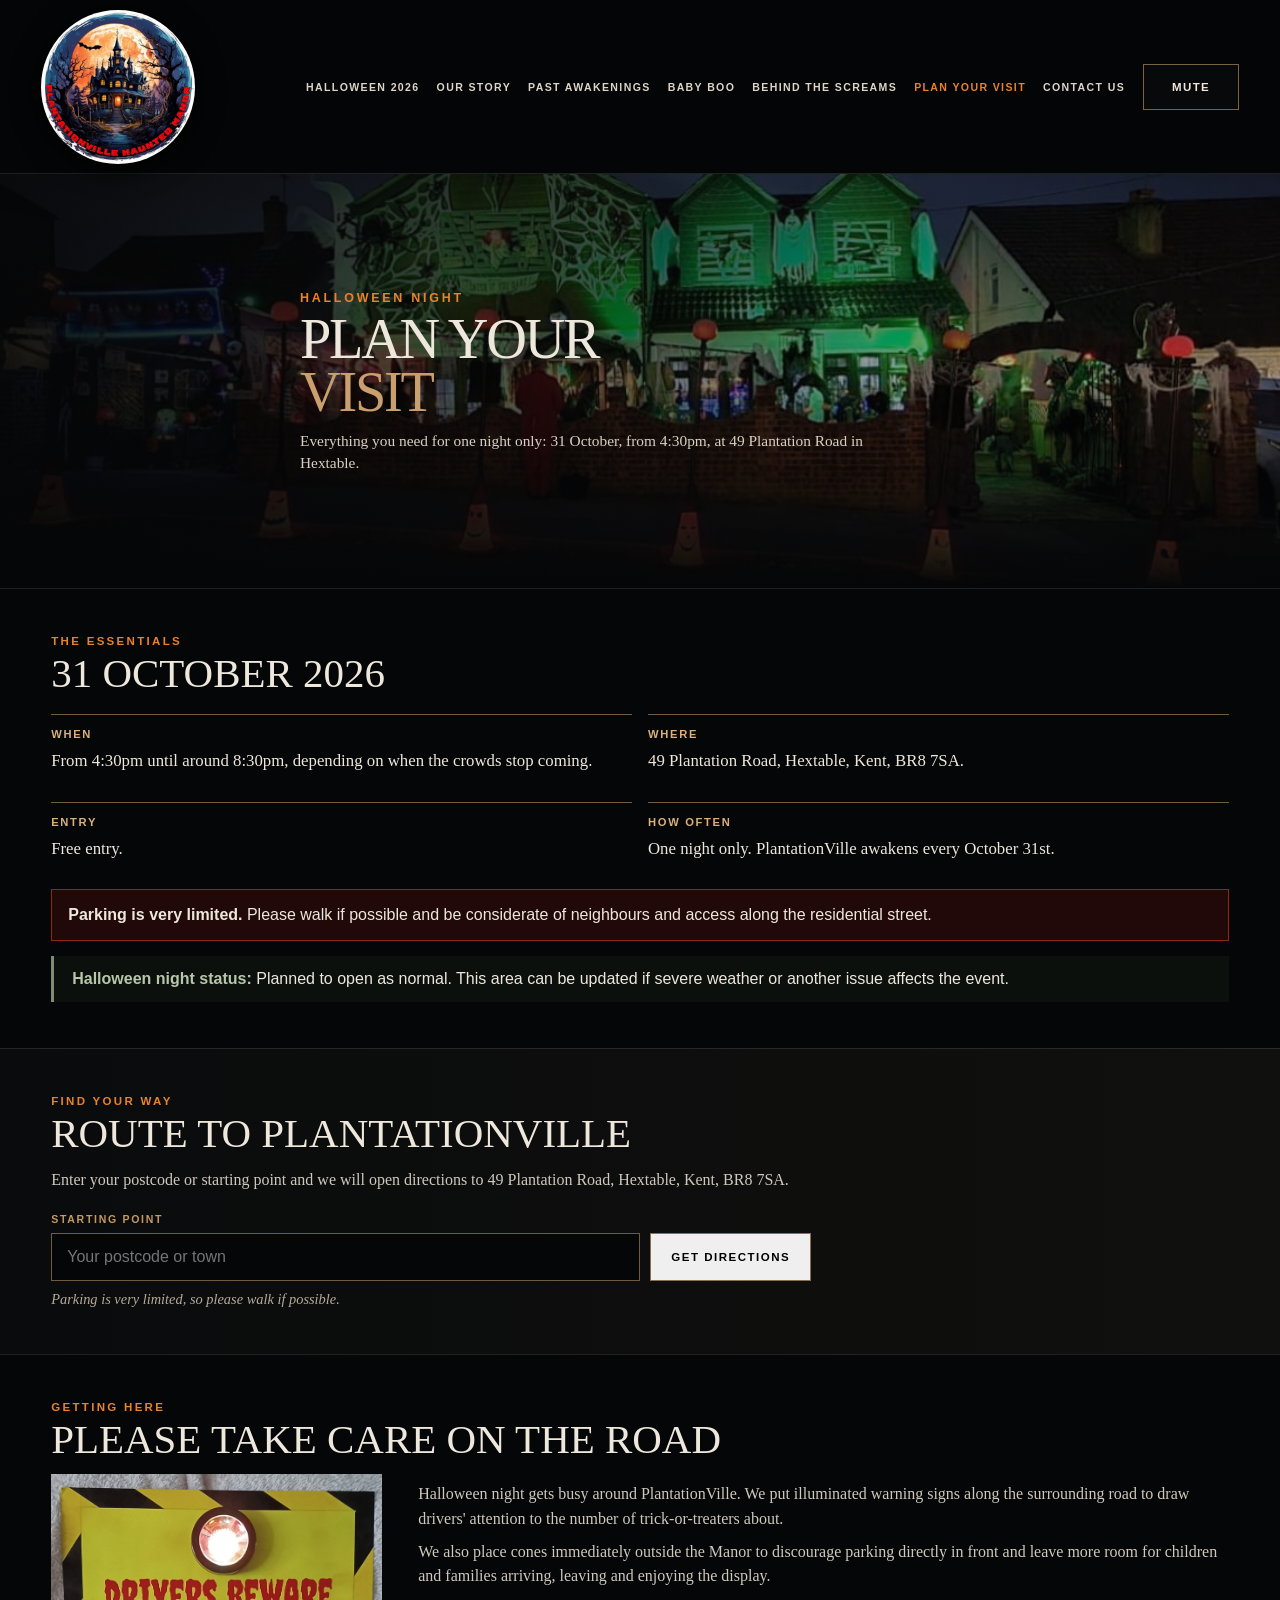
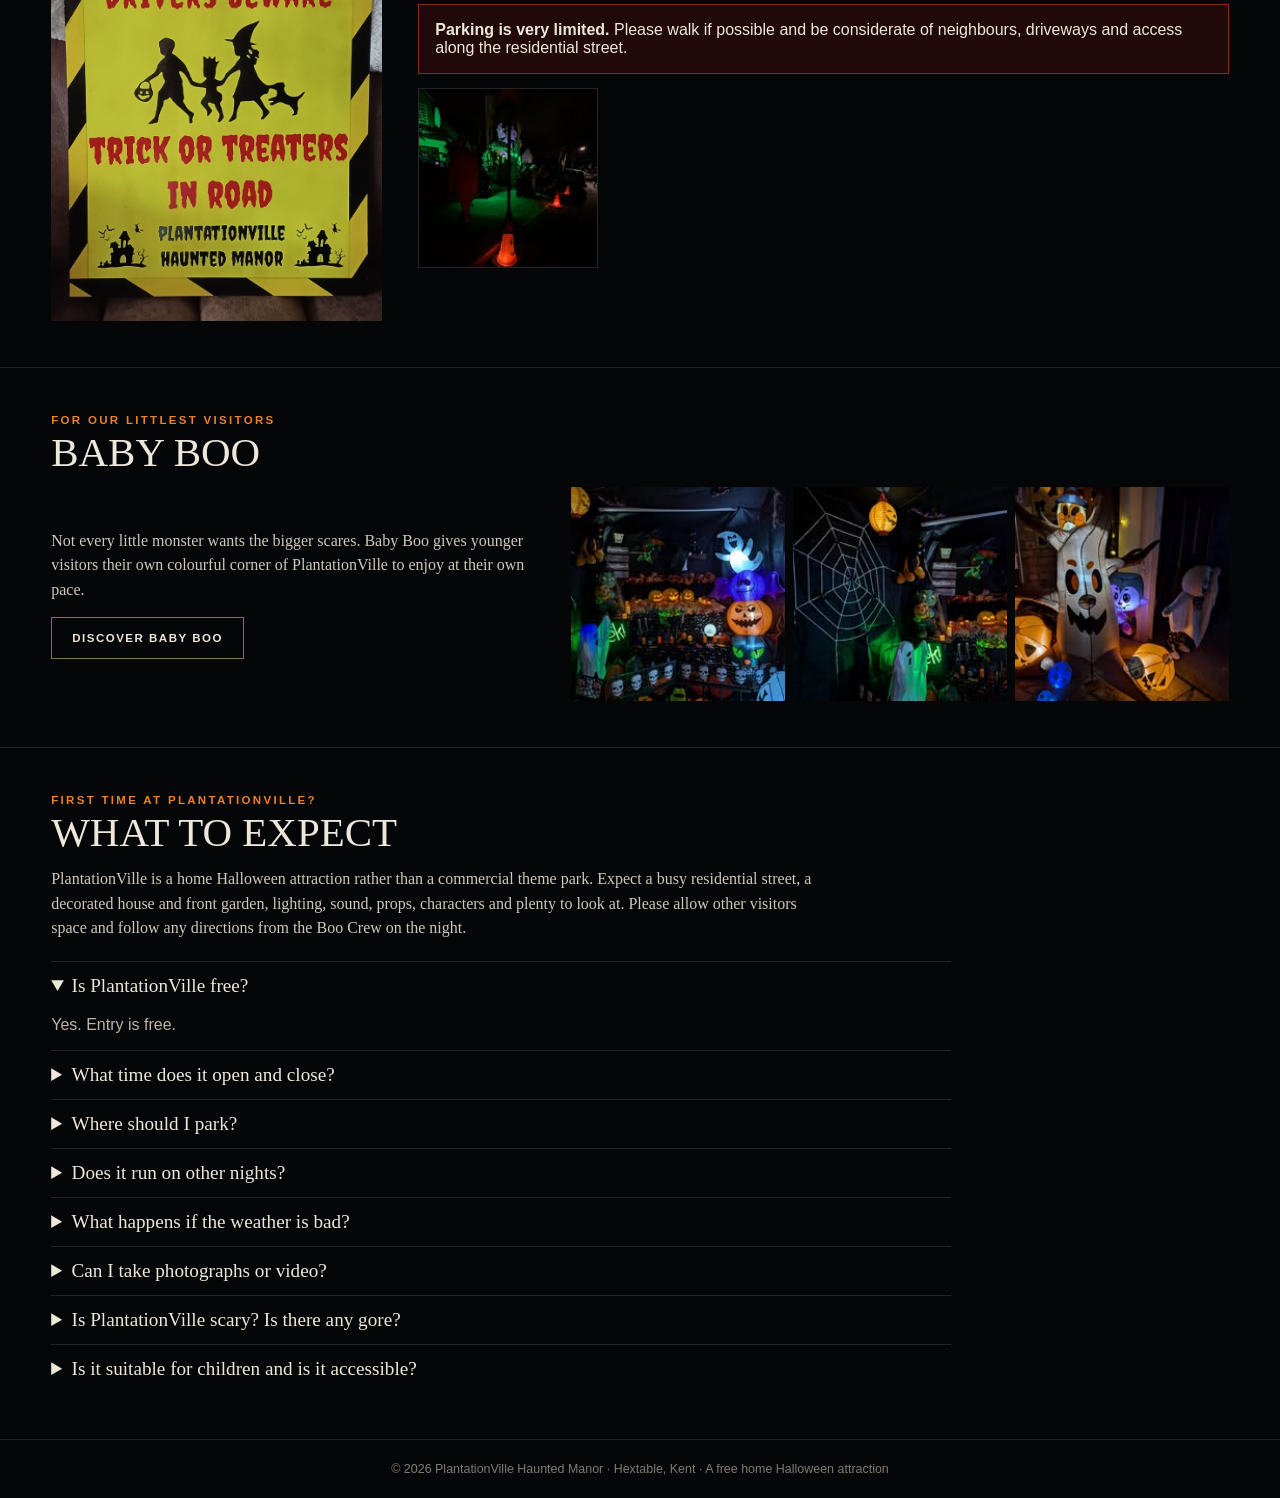
==== visiting.html @ 51832cf4 "Publish PlantationVille Haunted Manor V38" ====
<!DOCTYPE html>

<html lang="en-GB"><head><meta charset="utf-8"/><meta content="width=device-width,initial-scale=1" name="viewport"/><title>Plan Your Visit | PlantationVille Haunted Manor, Hextable</title><meta name="description" content="Plan your Halloween visit to PlantationVille Haunted Manor in Hextable, Kent. 31 October from 4:30pm, free entry, with very limited parking."><link href="assets/plantationville-logo.png" rel="icon"/><link href="style.css" rel="stylesheet"/><link rel="canonical" href="https://www.plantationvillehauntedmanor.co.uk/visiting.html"><meta name="robots" content="index,follow,max-image-preview:large"><meta property="og:site_name" content="PlantationVille Haunted Manor"><meta property="og:type" content="website"><meta property="og:title" content="Plan Your Visit | PlantationVille Haunted Manor, Hextable"><meta property="og:description" content="Plan your Halloween visit to PlantationVille Haunted Manor in Hextable, Kent. 31 October from 4:30pm, free entry, with very limited parking."><meta property="og:url" content="https://www.plantationvillehauntedmanor.co.uk/visiting.html"><meta property="og:image" content="https://www.plantationvillehauntedmanor.co.uk/assets/full-frontage.jpg"><meta name="twitter:card" content="summary_large_image"><meta name="application-name" content="PlantationVille Haunted Manor"><meta name="apple-mobile-web-app-title" content="PlantationVille"><link rel="apple-touch-icon" href="assets/plantationville-logo.png"><script type="application/ld+json">{"@context":"https://schema.org","@type":"WebPage","@id":"https://www.plantationvillehauntedmanor.co.uk/visiting.html#webpage","url":"https://www.plantationvillehauntedmanor.co.uk/visiting.html","name":"Plan Your Visit | PlantationVille Haunted Manor, Hextable","description":"Plan your Halloween visit to PlantationVille Haunted Manor in Hextable, Kent. 31 October from 4:30pm, free entry, with very limited parking.","isPartOf":{"@type":"WebSite","@id":"https://www.plantationvillehauntedmanor.co.uk/#website","url":"https://www.plantationvillehauntedmanor.co.uk/","name":"PlantationVille Haunted Manor"},"about":{"@id":"https://www.plantationvillehauntedmanor.co.uk/#plantationville"}}</script><link rel="manifest" href="site.webmanifest"></head><body><audio autoplay="" id="hauntAudio" loop="" preload="auto"><source src="assets/plantationville-main-street.mp3" type="audio/mpeg"/></audio><header class="site-header"><div class="wrap site-nav"><a aria-label="PlantationVille home" class="brand" href="index.html"><img alt="PlantationVille Haunted Manor logo" src="assets/plantationville-logo.png"/></a><button class="menu-toggle" id="menuToggle">MENU</button><nav class="navlinks" id="navLinks"><a href="halloween-2026.html">HALLOWEEN 2026</a><a href="about.html">OUR STORY</a><a href="on-the-night.html">PAST AWAKENINGS</a><a href="baby-boo.html">BABY BOO</a><a href="boo-crew.html">BEHIND THE SCREAMS</a><a class="active" href="visiting.html">PLAN YOUR VISIT</a><a href="contact.html">CONTACT US</a></nav><button class="sound" id="soundToggle">MUTE</button></div></header><main><section class="page-hero visit"><div class="wrap hero-copy"><div class="eyebrow">Halloween Night</div><h1>Plan Your<br/><span>Visit</span></h1><p>Everything you need for one night only: 31 October, from 4:30pm, at 49 Plantation Road in Hextable.</p></div></section>
<section class="band"><div class="wrap"><div class="section-kicker">The Essentials</div><h2 class="section-title">31 October 2026</h2><div class="facts"><div class="fact"><b>When</b><span>From 4:30pm until around 8:30pm, depending on when the crowds stop coming.</span></div><div class="fact"><b>Where</b><span>49 Plantation Road, Hextable, Kent, BR8 7SA.</span></div><div class="fact"><b>Entry</b><span>Free entry.</span></div><div class="fact"><b>How Often</b><span>One night only. PlantationVille awakens every October 31st.</span></div></div><div class="warning"><strong>Parking is very limited.</strong> Please walk if possible and be considerate of neighbours and access along the residential street.</div><div class="status"><b>Halloween night status:</b> Planned to open as normal. This area can be updated if severe weather or another issue affects the event.</div></div></section>
<section class="band route-finder"><div class="wrap"><div class="section-kicker">Find Your Way</div><h2 class="section-title">Route To PlantationVille</h2><p class="section-intro">Enter your postcode or starting point and we will open directions to 49 Plantation Road, Hextable, Kent, BR8 7SA.</p><form class="route-form" id="routeForm"><label for="routeFrom">Starting point</label><div><input autocomplete="postal-code" id="routeFrom" name="routeFrom" placeholder="Your postcode or town" type="text"/><button class="btn" type="submit">GET DIRECTIONS</button></div></form><p class="route-note">Parking is very limited, so please walk if possible.</p></div></section>
<section class="band road-safety"><div class="wrap"><div class="section-kicker">Getting Here</div><h2 class="section-title">Please Take Care On The Road</h2><div class="road-layout"><img alt="PlantationVille illuminated Drivers Beware, Trick or Treaters in Road warning sign" src="assets/road-warning-sign.png"/><div><p>Halloween night gets busy around PlantationVille. We put illuminated warning signs along the surrounding road to draw drivers' attention to the number of trick-or-treaters about.</p><p>We also place cones immediately outside the Manor to discourage parking directly in front and leave more room for children and families arriving, leaving and enjoying the display.</p><div class="warning"><strong>Parking is very limited.</strong> Please walk if possible and be considerate of neighbours, driveways and access along the residential street.</div><img alt="Traffic cones outside PlantationVille on Halloween night" class="cones-photo" src="assets/road-cones.png"/></div></div></div></section>
<section class="band compact-feature"><div class="wrap"><div class="section-kicker">For Our Littlest Visitors</div><h2 class="section-title">Baby Boo</h2><div class="babyboo-layout"><div><p class="section-intro">Not every little monster wants the bigger scares. Baby Boo gives younger visitors their own colourful corner of PlantationVille to enjoy at their own pace.</p><a class="btn" href="baby-boo.html">DISCOVER BABY BOO</a></div><div class="babyboo-strip"><img alt="Baby Boo Halloween display with pumpkins and friendly ghosts" src="assets/babyboo-1.png"/><img alt="Baby Boo character display" src="assets/babyboo-2.png"/><img alt="Baby Boo spider-web display" src="assets/babyboo-3.png"/></div></div></div></section><section class="band"><div class="wrap"><div class="section-kicker">First Time At PlantationVille?</div><h2 class="section-title">What To Expect</h2><p class="section-intro">PlantationVille is a home Halloween attraction rather than a commercial theme park. Expect a busy residential street, a decorated house and front garden, lighting, sound, props, characters and plenty to look at. Please allow other visitors space and follow any directions from the Boo Crew on the night.</p><div class="faq"><details open=""><summary>Is PlantationVille free?</summary><p>Yes. Entry is free.</p></details><details><summary>What time does it open and close?</summary><p>It opens at 4:30pm. It normally finishes at around 8:30pm, depending on when the crowds stop coming.</p></details><details><summary>Where should I park?</summary><p>Parking is very limited. Please walk if possible. The attraction is on a residential street, so please avoid blocking driveways or access.</p></details><details><summary>Does it run on other nights?</summary><p>No. PlantationVille is one night only, on October 31st.</p></details><details><summary>What happens if the weather is bad?</summary><p>Any important Halloween-night update will be shown in the status area above. We will not claim a cancellation or change unless there actually is one.</p></details><details><summary>Can I take photographs or video?</summary><p>We will confirm the visitor guidance for photography and video here before Halloween rather than guessing.</p></details><details><summary>Is PlantationVille scary? Is there any gore?</summary><p>There are scares, surprises and plenty of spooky atmosphere, but <strong>we don't do blood and gore</strong>. PlantationVille leans towards the <strong>mystical, mysterious and fantastical</strong> side of Halloween: haunted manor, restless spirits, strange creatures, skeletons, witches, dragons and things that really shouldn't be moving... but somehow are. We'd much rather make you wonder <strong>“How did they do that?”</strong> than make you want to look away. For our littlest visitors, or anyone not quite ready for the full experience, there is always <a href="baby-boo.html"><strong>BabyBoo</strong></a>.</p></details><details><summary>Is it suitable for children and is it accessible?</summary><p>Baby Boo provides a gentler Halloween area for younger visitors. The main Manor includes bigger Halloween sights, sounds and scares. We will add specific 2026 accessibility and route guidance once the final layout is confirmed.</p></details></div></div></section></main><footer><div class="wrap">© 2026 PlantationVille Haunted Manor · Hextable, Kent · A free home Halloween attraction</div></footer><script src="media-catalog.js"></script><script src="site.js"></script></body></html>
---- style.css ----
*{box-sizing:border-box}html{background:#050607;scroll-behavior:smooth}body{margin:0;background:#050607;color:#eee7dc;font-family:Arial,Helvetica,sans-serif}a{color:inherit}.wrap{width:min(1180px,92vw);margin:auto}:root{--cream:#eee7dc;--gold:#c49a61;--red:#b30d16;--orange:#e98229;--line:#ffffff1c;--panel:#0b0d0f}
.site-header{position:sticky;top:0;z-index:50;background:#050607f5;border-bottom:1px solid var(--line);backdrop-filter:blur(8px)}.site-nav{min-height:106px;display:flex;align-items:center;gap:18px}.brand{display:flex;align-items:center;text-decoration:none;margin-right:auto}.brand img{width:92px;height:92px;border-radius:50%;object-fit:cover}.navlinks{display:flex;align-items:center;gap:16px}.navlinks a{text-decoration:none;font:700 .68rem/1 Arial;letter-spacing:.14em;text-transform:uppercase;color:#ddd5c8}.navlinks a:hover,.navlinks a.active{color:var(--orange)}.sound{border:1px solid #7a6244;background:#08090a;color:#eee7dc;padding:12px 15px;font:700 .72rem Arial;letter-spacing:.12em;cursor:pointer}.menu-toggle{display:none}
.page-hero{min-height:62vh;position:relative;display:flex;align-items:flex-end;isolation:isolate;background-position:center;background-size:cover}.page-hero:before{content:"";position:absolute;inset:0;z-index:-1;background:linear-gradient(90deg,#050607ed 0%,#0506079c 45%,#0506074d 75%),linear-gradient(0deg,#050607 0%,transparent 50%,#0506076b 100%)}.page-hero.prep{background-image:url('assets/boo-crew-2.jpg');background-position:center 58%}.page-hero.archive{background-image:url('assets/full-frontage.jpg')}.page-hero.crew{background-image:url('assets/boo-crew-1.jpg');background-position:center}.page-hero.visit{background-image:url('assets/gallery-01.jpg')}.hero-copy{padding:70px 0 64px;max-width:760px}.eyebrow{font:800 .78rem Arial;letter-spacing:.22em;color:var(--orange);text-transform:uppercase}.page-hero h1{font:400 clamp(3rem,7vw,6.4rem)/.9 Georgia,serif;letter-spacing:-.04em;margin:10px 0 14px;text-transform:uppercase}.page-hero h1 span{color:#c9a06d}.hero-copy p{font:400 clamp(1rem,1.7vw,1.25rem)/1.6 Georgia,serif;color:#d8d0c5;max-width:650px}
section.band{padding:72px 0;border-top:1px solid var(--line)}.section-kicker{font:800 .72rem Arial;letter-spacing:.2em;color:var(--orange);text-transform:uppercase}.section-title{font:400 clamp(2.2rem,5vw,4.4rem)/.95 Georgia,serif;text-transform:uppercase;margin:8px 0 22px}.section-intro{max-width:780px;color:#cfc8be;font:400 1.08rem/1.75 Georgia,serif}.dark-photo{background:linear-gradient(#050607e8,#050607e8),url('assets/gallery-17.jpg') center/cover fixed}
.countdown{display:grid;grid-template-columns:repeat(4,1fr);gap:1px;background:#ffffff1a;border:1px solid #ffffff1a;max-width:850px;margin-top:34px}.countdown div{background:#090b0d;padding:22px 12px;text-align:center}.countdown b{display:block;font:400 clamp(2rem,5vw,4rem) Georgia,serif;color:#d9b07b}.countdown span{font:700 .64rem Arial;letter-spacing:.18em;color:#a9a095}.until{margin-top:12px;font-size:.72rem;letter-spacing:.18em;color:#8f877d;text-transform:uppercase}
.awakening{display:grid;grid-template-columns:repeat(5,1fr);gap:10px;margin-top:32px}.phase{border-top:2px solid #50463b;padding:15px 8px 0}.phase b{font:700 .75rem Arial;letter-spacing:.11em}.phase small{display:block;color:#8f877d;margin-top:7px}.phase.current{border-color:var(--red)}.phase.current b{color:#e14c52}
.story-grid{display:grid;grid-template-columns:1fr 1fr;gap:54px;align-items:center}.story-grid img{width:100%;max-height:520px;object-fit:cover}.story-grid p{font:400 1.08rem/1.75 Georgia,serif;color:#cfc8be}.quote{border-left:2px solid var(--red);padding-left:24px;font:italic 1.35rem/1.55 Georgia,serif;color:#e8dfd2}.diary{display:grid;grid-template-columns:repeat(3,1fr);gap:14px;margin-top:28px}.diary figure{margin:0;position:relative;overflow:hidden;background:#111}.diary img{width:100%;height:360px;object-fit:cover;display:block;transition:.3s}.diary figure:hover img{transform:scale(1.035)}.diary figcaption{position:absolute;inset:auto 0 0;padding:28px 18px 16px;background:linear-gradient(transparent,#000e);font:700 .75rem Arial;letter-spacing:.12em;text-transform:uppercase}
.teasers{display:grid;grid-template-columns:repeat(3,1fr);gap:18px;margin-top:28px}.teaser{min-height:260px;position:relative;display:flex;align-items:flex-end;padding:24px;background-position:center;background-size:cover;overflow:hidden}.teaser:before{content:"";position:absolute;inset:0;background:linear-gradient(transparent,#000e)}.teaser>*{position:relative}.teaser h3{font:400 1.55rem Georgia,serif;text-transform:uppercase;margin:0}.teaser:nth-child(1){background-image:url('assets/gallery-16.jpg')}.teaser:nth-child(2){background-image:url('assets/gallery-23.jpg')}.teaser:nth-child(3){background-image:url('assets/gallery-08.jpg')}
.video-frame{margin-top:28px;background:#000;border:1px solid #ffffff18}.video-frame video{display:block;width:100%;max-height:70vh;background:#000}.cta{display:flex;align-items:center;justify-content:space-between;gap:30px}.cta strong{font:400 clamp(1.8rem,4vw,3.5rem) Georgia,serif;text-transform:uppercase}.btn{display:inline-block;border:1px solid #8b704f;padding:14px 20px;text-decoration:none;font:800 .72rem Arial;letter-spacing:.13em;text-transform:uppercase}.btn:hover{background:#eee7dc;color:#090a0b}
.timeline{margin-top:40px;border-left:1px solid #65533d;padding-left:30px}.timeline article{position:relative;padding:0 0 40px}.timeline article:before{content:"";position:absolute;left:-36px;top:5px;width:11px;height:11px;background:#a17b4e;border-radius:50%}.timeline h3{font:400 1.7rem Georgia,serif;text-transform:uppercase;margin:0 0 9px}.timeline p{color:#bbb3a9;line-height:1.7;margin:0;max-width:760px}.archive-note{color:#8e877e;font-style:italic}.gallery{display:grid;grid-template-columns:repeat(4,1fr);gap:9px;margin-top:28px}.gallery a{display:block;overflow:hidden}.gallery img{width:100%;height:245px;object-fit:cover;display:block;transition:.25s}.gallery a:hover img{transform:scale(1.04);filter:brightness(1.1)}
.roles{display:grid;grid-template-columns:repeat(4,1fr);gap:1px;background:#ffffff16;border:1px solid #ffffff16;margin-top:30px}.role{background:#090b0d;padding:24px}.role h3{font:400 1.35rem Georgia,serif;color:#d9b07b;text-transform:uppercase;margin:0 0 9px}.role p{color:#aaa39a;line-height:1.6;margin:0}.facts{display:grid;grid-template-columns:repeat(2,1fr);gap:16px;margin-top:30px}.fact{border-top:1px solid #715c43;padding:18px 0}.fact b{display:block;color:#d9b07b;font-size:.7rem;letter-spacing:.15em;text-transform:uppercase;margin-bottom:8px}.fact span{font:400 1.15rem/1.5 Georgia,serif}.warning{border:1px solid #8e251f;background:#21090a;padding:22px;margin-top:24px}.faq{max-width:900px;margin-top:30px}.faq details{border-top:1px solid #ffffff20;padding:18px 0}.faq summary{cursor:pointer;font:400 1.2rem Georgia,serif}.faq p{color:#bdb5ab;line-height:1.65}.status{border-left:3px solid #7f8b70;padding:14px 18px;background:#0b100d;margin-top:25px}.status b{color:#b8c6aa}
footer{border-top:1px solid var(--line);padding:30px 0;color:#817a72;text-align:center;font-size:.78rem}.lightbox{display:none;position:fixed;z-index:100;inset:0;background:#000e;align-items:center;justify-content:center;padding:4vw}.lightbox:target{display:flex}.lightbox img{max-width:94vw;max-height:90vh;object-fit:contain}.lightbox .close{position:fixed;top:18px;right:28px;font-size:2.4rem;text-decoration:none;color:#fff}
@media(max-width:900px){.site-nav{min-height:112px;flex-wrap:wrap;gap:8px 18px;padding:10px 0}.brand{width:100%;justify-content:center;margin:0}.brand img{width:108px;height:108px}.menu-toggle{display:block;position:absolute;right:4vw;top:44px;background:#08090a;color:#eee7dc;border:1px solid #6f5a40;padding:10px}.navlinks{display:none;width:100%;flex-direction:column;gap:0;padding:8px 0 14px}.navlinks.open{display:flex}.navlinks a{padding:12px;text-align:center}.sound{position:absolute;left:4vw;top:44px;font-size:.6rem}.page-hero{min-height:56vh}.hero-copy{padding:48px 0}.story-grid{grid-template-columns:1fr}.diary,.teasers{grid-template-columns:1fr}.awakening{grid-template-columns:1fr 1fr}.roles{grid-template-columns:1fr 1fr}.gallery{grid-template-columns:1fr 1fr}.facts{grid-template-columns:1fr}.cta{align-items:flex-start;flex-direction:column}.countdown{grid-template-columns:1fr 1fr}}
.story-prose{max-width:860px;margin-top:28px}.story-prose p{font:400 1.08rem/1.82 Georgia,serif;color:#cfc8be}.story-prose h3{font:400 clamp(1.75rem,3.5vw,2.7rem)/1 Georgia,serif;text-transform:uppercase;color:#d9b07b;margin:58px 0 20px;padding-top:26px;border-top:1px solid #ffffff18}.story-prose strong{color:#eee7dc}.story-punch{font-size:1.35rem!important;color:#eee7dc!important}.crew-names{line-height:2!important}.story-closing{font:400 clamp(2rem,5vw,4rem)/1.05 Georgia,serif!important;text-transform:uppercase;color:#d9b07b!important;margin:48px 0!important}

.page-hero.about{background-image:url('assets/gallery-17.jpg')}
.page-hero.contact{background-image:url('assets/gallery-13.jpg')}
.contact-grid{display:grid;grid-template-columns:1.5fr .7fr;gap:70px;align-items:start}.contact-cards{display:grid;grid-template-columns:repeat(3,1fr);gap:12px;margin-top:32px}.contact-cards article{border-top:1px solid #715c43;padding:20px 0}.contact-cards h3{font:400 1.25rem Georgia,serif;color:#d9b07b;text-transform:uppercase;margin:0 0 10px}.contact-cards p,.contact-placeholder p{color:#aaa39a;line-height:1.65}.contact-placeholder{border:1px solid #ffffff1c;background:#090b0d;padding:28px}.contact-placeholder span{font:800 .65rem Arial;letter-spacing:.18em;color:#e98229}.contact-placeholder h3{font:400 1.7rem Georgia,serif;text-transform:uppercase;margin:10px 0}.gallery{grid-template-columns:repeat(4,1fr)}
@media(max-width:900px){.contact-grid,.contact-cards{grid-template-columns:1fr}.contact-grid{gap:35px}.site-nav{min-height:112px}}

/* V18 consolidated refinement */
.page-hero{min-height:46vh}.hero-copy{padding:44px 0 40px;max-width:680px}.page-hero h1{font-size:clamp(2.45rem,4.4vw,4.15rem);line-height:.95;margin:8px 0 10px}.hero-copy p{font-size:clamp(.96rem,1.15vw,1.08rem);line-height:1.48;margin:8px 0 0;max-width:620px}
section.band{padding:46px 0}.section-title{font-size:clamp(1.85rem,3.2vw,3rem);line-height:1;margin:6px 0 14px}.section-intro{font-size:1rem;line-height:1.55;margin:0 0 14px}.story-grid{gap:36px}.story-grid p,.story-prose p{font-size:1rem;line-height:1.58;margin:0 0 10px}.story-prose{margin-top:14px}.story-prose h3{font-size:clamp(1.45rem,2.35vw,2rem);margin:30px 0 12px;padding-top:18px}.story-punch{font-size:1.18rem!important}.crew-names{line-height:1.55!important}.story-closing{font-size:clamp(1.7rem,3vw,2.6rem)!important;margin:26px 0!important}.timeline{margin-top:24px}.timeline article{padding-bottom:25px}.diary,.teasers,.gallery,.roles,.facts,.faq,.contact-cards{margin-top:20px}.faq details{padding:13px 0}.faq p{line-height:1.5;margin-bottom:0}.role{padding:18px}.role p{line-height:1.48}.fact{padding:13px 0}.fact span{font-size:1.05rem}.warning{padding:16px;margin-top:15px}.status{margin-top:15px}.cta strong{font-size:clamp(1.6rem,2.7vw,2.45rem)}footer{padding:22px 0}
.babyboo-layout{display:grid;grid-template-columns:.85fr 1.15fr;gap:34px;align-items:center}.babyboo-layout p:not(.section-intro),.road-layout p{color:#cfc8be;font:400 1rem/1.55 Georgia,serif;margin:8px 0}.babyboo-strip{display:grid;grid-template-columns:repeat(3,1fr);gap:8px}.babyboo-strip img,.babyboo-gallery img{width:100%;aspect-ratio:1;object-fit:cover;display:block}.babyboo-gallery{display:grid;grid-template-columns:repeat(6,1fr);gap:8px;margin-top:18px}.road-layout{display:grid;grid-template-columns:minmax(220px,.58fr) 1.42fr;gap:36px;align-items:start}.road-layout>img{width:100%;max-height:470px;object-fit:cover}.cones-photo{width:180px;aspect-ratio:1;object-fit:cover;margin-top:14px;border:1px solid #ffffff20}
@media(max-width:900px){.page-hero{min-height:42vh}.hero-copy{padding:34px 0 30px}.page-hero h1{font-size:clamp(2.15rem,9vw,3.2rem)}section.band{padding:34px 0}.section-title{font-size:clamp(1.75rem,7.5vw,2.45rem)}.story-grid,.babyboo-layout,.road-layout{grid-template-columns:1fr;gap:20px}.babyboo-gallery{grid-template-columns:repeat(3,1fr)}.story-prose h3{margin-top:24px}.site-nav{min-height:104px}}

/* V19 consolidation: smaller masthead, dedicated Baby Boo, visual Our Story */
.site-nav{min-height:82px;gap:14px}.brand img{width:64px;height:64px}.navlinks{gap:13px}.navlinks a{font-size:.62rem;letter-spacing:.12em}
.page-hero.baby{background-image:url('assets/babyboo-5.png');background-position:center 46%}.page-hero.baby:before{background:linear-gradient(90deg,#050607ed 0%,#050607a8 46%,#05060742 80%),linear-gradient(0deg,#050607 0%,transparent 55%,#0506075c 100%)}
.story-feature{display:grid;grid-template-columns:1.05fr .95fr;gap:38px;align-items:center}.story-feature.reverse{grid-template-columns:.95fr 1.05fr}.story-feature.reverse .story-copy{order:2}.story-feature.reverse>img{order:1}.story-feature>img{width:100%;height:330px;object-fit:cover}.story-copy p,.story-final-text{font:400 1rem/1.58 Georgia,serif;color:#cfc8be;margin:0 0 11px}.story-copy a{color:#eee7dc}.story-mini-gallery{display:grid;grid-template-columns:1fr 1fr;gap:8px}.story-mini-gallery img{width:100%;height:310px;object-fit:cover}.story-finale .wrap{max-width:900px;margin-left:max(4vw,40px)}.story-finale .story-closing{margin:20px 0!important}.babyboo-gallery.big{grid-template-columns:repeat(5,1fr);gap:8px}.babyboo-gallery.big img{height:270px;object-fit:cover;width:100%}
@media(max-width:900px){.site-nav{min-height:82px}.brand img{width:70px;height:70px}.brand{width:auto;justify-content:flex-start}.menu-toggle{top:24px}.sound{top:24px;left:auto;right:78px}.story-feature,.story-feature.reverse{grid-template-columns:1fr;gap:18px}.story-feature.reverse .story-copy,.story-feature.reverse>img{order:initial}.story-feature>img{height:260px}.story-mini-gallery img{height:220px}.story-finale .wrap{margin:auto}.babyboo-gallery.big{grid-template-columns:repeat(2,1fr)}.babyboo-gallery.big img{height:210px}}

/* V20: cinematic countdown, single-stage galleries, route finder, refined masthead */
.site-nav{min-height:88px}.brand img{width:72px;height:72px}
.countdown-band{position:relative;overflow:hidden;background:radial-gradient(circle at 50% 35%,#28130b 0,transparent 38%),#050607}.countdown-band:before,.countdown-band:after{content:"";position:absolute;width:260px;height:260px;border:1px solid #9b744933;border-radius:50%;filter:blur(.2px);pointer-events:none}.countdown-band:before{left:-130px;top:-130px;box-shadow:0 0 80px #b30d1622}.countdown-band:after{right:-130px;bottom:-130px;box-shadow:0 0 80px #e9822920}.countdown-date{font:400 clamp(1.8rem,3.5vw,3.4rem)/1 Georgia,serif;text-transform:uppercase;margin:8px 0 26px}.countdown-date span{color:#c49a61}.haunt-countdown{display:grid;grid-template-columns:repeat(4,1fr);gap:clamp(12px,2.5vw,34px);max-width:930px}.count-unit{text-align:center}.count-dial{width:min(16vw,160px);aspect-ratio:1;margin:auto;display:grid;place-items:center;border-radius:50%;position:relative;background:radial-gradient(circle,#0c0d0e 52%,#17100b 53%,#050607 70%);border:1px solid #a57c4d88;box-shadow:inset 0 0 24px #000,0 0 28px #e9822912}.count-dial:before{content:"";position:absolute;inset:8px;border-radius:50%;border:1px dashed #b8956455}.count-dial:after{content:"✦";position:absolute;top:7px;color:#b30d16;font-size:.7rem}.count-dial b{font:400 clamp(2.3rem,5vw,4.6rem)/1 Georgia,serif;color:#e7bd83;text-shadow:0 0 20px #e9822930}.count-unit>span{display:block;margin-top:10px;font:700 .63rem Arial;letter-spacing:.2em;text-transform:uppercase;color:#a79c8d}.countdown-band .until{margin-top:24px}
.memory-carousel{position:relative;max-width:1000px;margin:24px auto 0}.carousel-stage{position:relative;height:clamp(360px,58vw,650px);overflow:hidden;background:#020303;border:1px solid #ffffff18}.memory-slide{position:absolute;inset:0;margin:0;opacity:0;transition:opacity 1.1s ease;pointer-events:none}.memory-slide.active{opacity:1;pointer-events:auto}.memory-slide img{width:100%;height:100%;display:block;object-fit:contain;background:#020303}.baby-memory .carousel-stage{height:clamp(360px,48vw,600px)}.carousel-arrow{position:absolute;z-index:5;top:50%;transform:translateY(-50%);width:48px;height:64px;border:1px solid #b8956470;background:#050607c9;color:#eee7dc;font:400 2.2rem Georgia,serif;cursor:pointer}.carousel-arrow:hover{background:#c49a61;color:#050607}.carousel-arrow.prev{left:12px}.carousel-arrow.next{right:12px}.carousel-dots{display:flex;justify-content:center;gap:7px;margin-top:13px;flex-wrap:wrap}.carousel-dots button{width:7px;height:7px;padding:0;border:0;border-radius:50%;background:#6c6257;cursor:pointer}.carousel-dots button.active{background:#e98229;box-shadow:0 0 10px #e9822970}
.route-finder{background:linear-gradient(90deg,#0a0b0c,#10100e)}.route-form{max-width:760px;margin-top:20px}.route-form label{display:block;font:700 .66rem Arial;letter-spacing:.16em;text-transform:uppercase;color:#c49a61;margin-bottom:8px}.route-form>div{display:flex;gap:10px}.route-form input{flex:1;min-width:0;border:1px solid #705a40;background:#050607;color:#eee7dc;padding:14px 15px;font:400 1rem Arial}.route-note{color:#b7aa99;font:italic .9rem Georgia,serif;margin:10px 0 0}
@media(max-width:900px){.site-nav{min-height:88px}.brand img{width:76px;height:76px}.haunt-countdown{grid-template-columns:1fr 1fr;max-width:480px}.count-dial{width:min(36vw,150px)}.route-form>div{flex-direction:column}.carousel-arrow{width:40px;height:54px}.carousel-arrow.prev{left:6px}.carousel-arrow.next{right:6px}}

/* V21: annual Awakening lifecycle + Halloween scene countdown */
.awakening .phase{transition:border-color .45s ease,opacity .45s ease}.awakening .phase.done{border-color:#b47735}.awakening .phase.done b{color:#d8ad75}.awakening .phase.current{border-color:#d31d27;box-shadow:0 -3px 12px #b30d1638}.awakening .phase.current b{color:#ff5960;text-shadow:0 0 12px #b30d1660}
.countdown-band{min-height:510px;background:linear-gradient(180deg,#06101b 0%,#09111b 44%,#080b0d 76%,#030405 100%);isolation:isolate}.countdown-band:before{width:100%;height:45%;left:0;top:auto;bottom:0;border:0;border-radius:0;background:linear-gradient(0deg,#020303 0%,transparent 100%);box-shadow:none;filter:none;z-index:-1}.countdown-band:after{content:"";position:absolute;inset:auto 0 0;width:auto;height:92px;border:0;border-radius:0;background:repeating-linear-gradient(168deg,transparent 0 45px,#020303 46px 54px,transparent 55px 84px);opacity:.75;box-shadow:none;filter:none;z-index:-1}.countdown-wrap{position:relative;z-index:3;padding-left:min(31vw,390px)}.countdown-moon{position:absolute;right:8%;top:42px;width:135px;height:135px;border-radius:50%;background:radial-gradient(circle at 38% 34%,#f1e3bd 0 8%,#c7b68f 9% 13%,#ead8ac 14% 100%);box-shadow:0 0 55px #d8c39135;opacity:.8;z-index:-1}.pumpkin-scene{position:absolute;left:4%;bottom:38px;width:min(28vw,350px);height:310px;z-index:2}.pumpkin{position:absolute;left:20px;bottom:0;width:285px;height:230px;border-radius:47% 50% 45% 48%;background:radial-gradient(ellipse at 48% 42%,#d36b13 0 18%,#a7460b 48%,#562207 100%);box-shadow:inset 28px 0 35px #4a1a08aa,inset -30px 0 34px #3c1407aa,0 0 50px #e87b172c}.pumpkin:before{content:"";position:absolute;width:34px;height:66px;background:#3e351c;left:126px;top:-48px;transform:rotate(7deg);border-radius:9px 9px 2px 2px}.pumpkin:after{content:"";position:absolute;inset:9px 53px;border-left:2px solid #f08a2730;border-right:2px solid #54190788;border-radius:48%}.pumpkin i{position:absolute;display:block;background:#ffd04b;filter:drop-shadow(0 0 13px #ff8a00)}.pumpkin .eye{top:73px;width:58px;height:43px;clip-path:polygon(0 0,100% 25%,44% 100%)}.pumpkin .eye-l{left:51px}.pumpkin .eye-r{right:51px;transform:scaleX(-1)}.pumpkin .nose{left:128px;top:120px;width:34px;height:32px;clip-path:polygon(50% 0,100% 100%,0 100%)}.pumpkin .mouth{left:55px;top:158px;width:178px;height:47px;clip-path:polygon(0 15%,15% 34%,26% 20%,39% 45%,51% 27%,65% 49%,78% 24%,100% 10%,93% 73%,77% 66%,65% 89%,50% 70%,37% 92%,24% 67%,8% 76%)}.countdown-date{font-size:clamp(1.7rem,3vw,3rem);margin-bottom:18px}.haunt-countdown{gap:12px}.count-dial{width:auto;aspect-ratio:auto;border:0;border-radius:0;background:transparent;box-shadow:none;margin:0;display:block;text-align:left}.count-dial:before,.count-dial:after{display:none}.count-dial b{font-size:clamp(2.8rem,5vw,5.2rem);color:#f0e8dc;text-shadow:0 0 18px #e9822940}.count-unit{text-align:left;border-right:1px solid #ffffff1c;padding-right:12px}.count-unit:last-child{border-right:0}.count-unit>span{text-align:left;color:#d49b61;margin-top:3px}.countdown-band .section-kicker{color:#ff7b22;font-size:.78rem}.countdown-band .until{letter-spacing:.22em;color:#bba78e}
@media(max-width:900px){.countdown-band{min-height:650px}.countdown-wrap{padding-left:0;padding-top:250px}.pumpkin-scene{left:50%;transform:translateX(-50%);bottom:auto;top:25px;width:285px;height:230px}.pumpkin{transform:scale(.72);transform-origin:top left}.countdown-moon{width:95px;height:95px;right:8%;top:25px}.haunt-countdown{grid-template-columns:repeat(4,1fr)}.count-unit{padding-right:6px}.count-dial b{font-size:clamp(2rem,9vw,3.2rem)}.count-unit>span{font-size:.5rem;letter-spacing:.1em}}

/* V22: photographic countdown, global audio gate, folder-driven media */
.countdown-band{min-height:500px;background:linear-gradient(90deg,rgba(2,4,5,.92) 0%,rgba(2,4,5,.67) 42%,rgba(2,4,5,.82) 100%),url("assets/full-frontage.jpg") center 44%/cover no-repeat!important;position:relative}.countdown-band:before{content:"";position:absolute;inset:0;background:radial-gradient(circle at 22% 72%,rgba(235,104,16,.24),transparent 26%),linear-gradient(180deg,rgba(0,0,0,.12),rgba(0,0,0,.58));z-index:0}.countdown-band:after{display:none}.countdown-wrap{position:relative;z-index:2;padding-left:0!important;max-width:1080px}.countdown-band .section-kicker{font-size:.9rem;letter-spacing:.22em;color:#ff7622}.countdown-date{font-size:clamp(2rem,4.2vw,4.2rem);margin:10px 0 30px;text-shadow:0 3px 24px #000}.haunt-countdown{max-width:900px;background:rgba(2,4,5,.62);border-top:1px solid rgba(238,167,91,.55);border-bottom:1px solid rgba(238,167,91,.3);padding:20px 24px;backdrop-filter:blur(3px)}.count-unit{border-right:1px solid rgba(255,255,255,.15)}.count-dial b{color:#f3e7d6;text-shadow:0 0 20px rgba(255,116,34,.35)}.count-unit>span{color:#f0a45f}.countdown-band .until{color:#dfc4a2;text-shadow:0 2px 8px #000}.sound-gate{position:fixed;z-index:1000;left:50%;bottom:24px;transform:translateX(-50%);border:1px solid #b9874d;background:rgba(5,6,7,.96);color:#eee7dc;padding:13px 22px;box-shadow:0 8px 30px #000;cursor:pointer;text-transform:uppercase;letter-spacing:.13em}.sound-gate b{display:block;font:700 .78rem Arial;color:#f0a45f}.sound-gate span{display:block;font:600 .56rem Arial;margin-top:4px;color:#d9d0c3}.carousel-stage video{width:100%;height:100%;object-fit:contain;background:#000}.media-note{font-size:.8rem;color:#a79c8d}@media(max-width:900px){.countdown-band{min-height:520px}.countdown-wrap{padding-top:0!important}.haunt-countdown{grid-template-columns:repeat(2,1fr);gap:16px}.sound-gate{bottom:12px;width:max-content;max-width:90vw}}


/* V23: compact Halloween title-card countdown; no autoplay gate */
.sound-gate{display:none!important}
.countdown-band{min-height:0!important;height:auto!important;padding:42px 0 38px!important;position:relative;overflow:hidden;background:linear-gradient(90deg,#020507 0%,#06101a 42%,#020507 100%)!important;isolation:isolate}
.countdown-band:before{content:""!important;display:block!important;position:absolute!important;inset:0!important;background:radial-gradient(ellipse at 18% 92%,rgba(239,93,5,.22),transparent 28%),radial-gradient(circle at 83% 25%,rgba(105,129,156,.12),transparent 19%),linear-gradient(180deg,rgba(2,5,8,.05),rgba(0,0,0,.42))!important;z-index:-2!important}
.countdown-band:after{content:""!important;display:block!important;position:absolute!important;left:0!important;right:0!important;bottom:0!important;height:68px!important;background:linear-gradient(0deg,#010203 0%,transparent 100%)!important;z-index:-1!important}
.countdown-wrap{position:relative!important;z-index:3!important;padding:0 0 0 min(25vw,310px)!important;max-width:1180px!important}
.countdown-band .section-kicker{color:#ff7928!important;font:800 .86rem/1 Arial,sans-serif!important;letter-spacing:.18em!important;text-transform:uppercase!important;margin:0 0 8px!important}
.countdown-date{font:400 clamp(1.5rem,2.7vw,2.75rem)/1.05 Georgia,serif!important;color:#f2eadf!important;margin:0 0 20px!important;text-transform:uppercase!important;text-shadow:0 2px 18px #000!important}
.countdown-date span{color:#d99b5c!important}
.haunt-countdown{display:grid!important;grid-template-columns:minmax(80px,1fr) 20px minmax(80px,1fr) 20px minmax(80px,1fr) 20px minmax(80px,1fr)!important;align-items:center!important;gap:0!important;max-width:760px!important;background:transparent!important;border:0!important;padding:0!important;backdrop-filter:none!important}
.count-unit{border:0!important;padding:0!important;text-align:center!important}.count-unit b{display:block!important;font:400 clamp(2.8rem,5vw,5.1rem)/.86 Georgia,serif!important;color:#f4eee5!important;text-shadow:0 0 18px rgba(255,121,40,.22)!important}.count-unit span{display:block!important;margin-top:10px!important;text-align:center!important;font:800 .58rem/1 Arial,sans-serif!important;letter-spacing:.22em!important;text-transform:uppercase!important;color:#d69a62!important}.count-sep{font:400 clamp(2.3rem,4vw,4.4rem)/1 Georgia,serif;color:#a96a3e;text-align:center;transform:translateY(-8px)}
.countdown-band .until{margin-top:20px!important;color:#c8b59f!important;letter-spacing:.22em!important;font-size:.66rem!important;text-transform:uppercase!important}
.countdown-pumpkin{position:absolute;left:max(4vw,34px);bottom:-22px;width:min(20vw,245px);height:min(18vw,215px);z-index:2;border-radius:46% 49% 45% 48%;background:radial-gradient(ellipse at 50% 45%,#d66a11 0 20%,#9c3906 54%,#451606 100%);box-shadow:inset 22px 0 30px #481507aa,inset -25px 0 30px #361005aa,0 0 48px rgba(232,99,10,.22);filter:saturate(.85)}
.countdown-pumpkin:before{content:"";position:absolute;left:47%;top:-34px;width:25px;height:50px;background:#42391f;border-radius:8px 8px 2px 2px;transform:rotate(7deg)}
.countdown-pumpkin:after{content:"";position:absolute;left:19%;top:36%;width:62%;height:45%;background:#ffb62e;clip-path:polygon(0 4%,24% 22%,34% 7%,50% 29%,66% 8%,77% 22%,100% 3%,91% 56%,73% 47%,64% 75%,49% 56%,36% 78%,26% 47%,8% 60%);filter:drop-shadow(0 0 15px #ff7600)}
.pumpkin-glow{position:absolute;left:18%;right:18%;bottom:7%;height:58%;border-radius:50%;box-shadow:0 0 70px 22px rgba(255,104,0,.22)}
.countdown-haze{position:absolute;inset:auto 0 0;height:45%;background:linear-gradient(180deg,transparent,rgba(98,109,117,.08));filter:blur(8px);z-index:1;pointer-events:none}
@media(max-width:900px){.countdown-band{padding:32px 0 30px!important}.countdown-wrap{padding:0!important}.countdown-pumpkin{opacity:.25;left:-35px;bottom:-15px;width:190px;height:165px}.haunt-countdown{grid-template-columns:minmax(55px,1fr) 10px minmax(55px,1fr) 10px minmax(55px,1fr) 10px minmax(55px,1fr)!important}.count-unit b{font-size:clamp(2rem,11vw,3.3rem)!important}.count-sep{font-size:2rem}.count-unit span{font-size:.48rem!important;letter-spacing:.1em!important}.countdown-date{font-size:clamp(1.25rem,6vw,2rem)!important}}

/* V24: universal dominant masthead + compact illustrated Halloween countdown */
.site-header{height:174px;min-height:174px;background:#050607f8!important}
.site-nav{height:174px;min-height:174px!important;max-width:none!important;width:100%!important;padding:0 3.2vw!important;gap:18px!important}
.brand{flex:0 0 154px!important;margin-right:auto!important}
.brand img{width:154px!important;height:154px!important;display:block!important;filter:drop-shadow(0 5px 14px #000)}
.navlinks{gap:17px!important;white-space:nowrap}.navlinks a{font-size:.66rem!important;letter-spacing:.13em!important}.sound{flex:0 0 auto;padding:16px 18px!important}
@media(max-width:1250px) and (min-width:901px){.site-nav{padding:0 2vw!important;gap:11px!important}.brand{flex-basis:146px!important}.brand img{width:146px!important;height:146px!important}.navlinks{gap:10px!important}.navlinks a{font-size:.58rem!important;letter-spacing:.09em!important}.sound{padding:13px 12px!important;font-size:.62rem!important}}
@media(max-width:900px){.site-header{height:112px;min-height:112px}.site-nav{height:112px;min-height:112px!important;padding:0 4vw!important}.brand{width:auto!important;flex:0 0 94px!important;justify-content:flex-start!important;margin:0 auto 0 0!important}.brand img{width:94px!important;height:94px!important}.menu-toggle{top:36px!important}.sound{top:36px!important}.navlinks{position:absolute;top:112px;left:0;background:#050607f8;border-bottom:1px solid #ffffff1a}}

.countdown-band{padding:34px 0 42px!important;background:#050607!important;min-height:0!important;height:auto!important}
.halloween-poster{position:relative;width:min(720px,94vw);height:390px;margin:0 auto;overflow:hidden;border:1px solid #6f4b3c;background:radial-gradient(circle at 18% 10%,rgba(233,211,170,.2) 0 7%,transparent 8%),radial-gradient(ellipse at 50% 32%,rgba(103,53,104,.48),transparent 52%),linear-gradient(180deg,#21142c 0%,#3b1738 45%,#160d1d 100%);box-shadow:0 18px 55px #0009,inset 0 0 70px #0009;color:#efe4d4;text-align:center;isolation:isolate}
.halloween-poster:before{content:"";position:absolute;inset:0;background:linear-gradient(115deg,transparent 0 47%,rgba(255,116,20,.05) 48% 50%,transparent 51%),radial-gradient(ellipse at 50% 100%,#050607 0 23%,transparent 24%);opacity:.9;z-index:-1}.halloween-poster:after{content:"";position:absolute;inset:8px;border:1px solid #b46a3b55;pointer-events:none}
.poster-moon{position:absolute;left:28px;top:23px;width:92px;height:92px;border-radius:50%;background:radial-gradient(circle at 38% 32%,#f4e7bd 0 6%,#b6a77f 7% 11%,#e5d5a8 12% 100%);box-shadow:0 0 28px #e5d5a84d;opacity:.92;z-index:-1}.poster-bats{position:absolute;left:106px;top:28px;color:#08070a;font:700 1.3rem Georgia;letter-spacing:.1em;transform:rotate(-8deg)}
.poster-count-title{padding-top:25px;line-height:.86;text-transform:uppercase;text-shadow:0 4px 12px #000}.poster-count-title span{display:block;font:700 1.05rem/1 Arial,sans-serif;letter-spacing:.18em;color:#e8d5b6}.poster-count-title strong{display:block;margin-top:8px;font:700 clamp(2.8rem,5vw,4.4rem)/.9 Georgia,serif;letter-spacing:.025em;color:#ef6f1d;text-shadow:2px 2px 0 #491006,0 4px 16px #000;transform:scaleX(.92)}
.poster-date{display:inline-block;margin-top:14px;padding:6px 16px;border-top:1px solid #a87554;border-bottom:1px solid #a87554;background:#0a080bbb;font:700 .76rem/1.1 Arial,sans-serif;letter-spacing:.09em;color:#eadac6}
.poster-counter{display:grid;grid-template-columns:repeat(4,1fr);gap:8px;width:82%;margin:17px auto 0}.poster-unit{position:relative;height:105px;padding:10px 4px 5px;border:1px solid #8c5d48;background:linear-gradient(#120d13,#070709);box-shadow:inset 0 0 0 3px #25151c,inset 0 0 22px #000}.poster-unit:before,.poster-unit:after{content:"";position:absolute;top:5px;width:5px;height:5px;border-radius:50%;background:#9b5d37}.poster-unit:before{left:5px}.poster-unit:after{right:5px}.poster-unit span{display:block;font:700 .62rem/1 Arial,sans-serif;letter-spacing:.12em;color:#d9c7af}.poster-unit b{display:block;margin-top:5px;font:700 3.45rem/.95 Georgia,serif;color:#ef741f;text-shadow:1px 2px 0 #51160b,0 0 10px #d64c1429}
.poster-tagline{margin-top:13px;font:700 .68rem/1 Arial,sans-serif;letter-spacing:.19em;color:#ead8c1}.poster-manor{position:absolute;left:27px;bottom:5px;color:#050507;font-size:5.5rem;line-height:1;opacity:.9;transform:scaleX(1.25)}
.poster-jack{position:absolute;right:27px;bottom:-16px;width:105px;height:88px;border-radius:48% 50% 44% 48%;background:radial-gradient(ellipse at 48% 42%,#e46e12 0 17%,#a53c08 52%,#4a1605 100%);box-shadow:inset 10px 0 14px #511606,inset -12px 0 15px #3b1005,0 0 25px #ef681b33}.poster-jack:before{content:"";position:absolute;left:45px;top:-18px;width:15px;height:27px;background:#41361e;transform:rotate(8deg);border-radius:5px}.poster-jack i{position:absolute;left:19px;top:31px;width:68px;height:40px;background:#ffc13d;clip-path:polygon(0 0,22% 18%,32% 4%,50% 26%,68% 4%,79% 18%,100% 0,91% 58%,74% 48%,64% 77%,49% 58%,36% 79%,25% 49%,8% 61%);filter:drop-shadow(0 0 9px #ff7800)}
@media(max-width:700px){.halloween-poster{height:350px}.poster-moon{width:68px;height:68px;left:15px;top:16px}.poster-bats{display:none}.poster-count-title{padding-top:23px}.poster-count-title span{font-size:.78rem}.poster-count-title strong{font-size:clamp(2.2rem,12vw,3.4rem)}.poster-date{font-size:.59rem;padding:5px 8px}.poster-counter{width:94%;gap:4px}.poster-unit{height:91px}.poster-unit span{font-size:.48rem;letter-spacing:.06em}.poster-unit b{font-size:clamp(2.2rem,12vw,3rem)}.poster-tagline{font-size:.52rem;letter-spacing:.11em}.poster-manor{font-size:4rem;left:15px}.poster-jack{right:14px;width:82px;height:70px}.poster-jack i{left:15px;top:25px;width:53px;height:31px}}

/* V25: countdown integrated into The Awakening hero */
.awakening-hero{padding:34px 0 30px!important}
.awakening-top{display:grid;grid-template-columns:minmax(0,1fr) 480px;gap:38px;align-items:start}
.awakening-copy .section-title{font-size:clamp(2.4rem,4.1vw,4.1rem);margin-bottom:14px}
.awakening-copy .section-intro{margin-bottom:0;max-width:780px}
.mini-countdown{position:relative;align-self:start;padding:15px 18px 14px;border:1px solid #74482f;background:linear-gradient(180deg,#171016f2,#08080af7);box-shadow:inset 0 0 0 3px #24151a,0 12px 30px #0008;text-align:center;overflow:hidden}
.mini-countdown:before{content:"";position:absolute;inset:5px;border:1px solid #a260384f;pointer-events:none}
.mini-count-title{position:relative;z-index:1;text-transform:uppercase;line-height:.92}.mini-count-title span{display:block;font:700 .64rem/1 Arial,sans-serif;letter-spacing:.22em;color:#e4d4c0}.mini-count-title strong{display:block;margin-top:5px;font:700 2.25rem/.92 Georgia,serif;letter-spacing:.035em;color:#ef741f;text-shadow:1px 2px 0 #55180b}
.mini-date{position:relative;z-index:1;display:flex;justify-content:center;align-items:baseline;gap:8px;margin:10px auto 9px;padding:5px 8px;border-top:1px solid #865338;border-bottom:1px solid #865338;background:#05050699;font:700 .6rem/1 Arial,sans-serif;letter-spacing:.09em}.mini-date b{color:#ef741f}.mini-date span{color:#e6d6c3}
.mini-counter{position:relative;z-index:1;display:grid;grid-template-columns:repeat(4,1fr);gap:6px}.mini-unit{height:91px;padding:8px 3px 3px;border:1px solid #805039;background:linear-gradient(#120d12,#050506);box-shadow:inset 0 0 0 2px #2b171b,inset 0 0 18px #000}.mini-unit span{display:block;font:700 .53rem/1 Arial,sans-serif;letter-spacing:.08em;color:#d8c6b0}.mini-unit b{display:block;margin-top:7px;font:700 3.05rem/.9 Georgia,serif;color:#ef741f;text-shadow:1px 2px 0 #54170a}
.mini-tagline{position:relative;z-index:1;margin-top:9px;font:700 .52rem/1 Arial,sans-serif;letter-spacing:.18em;color:#d7c4ad}
.awakening-hero .awakening{grid-template-columns:repeat(5,1fr);gap:14px;margin-top:27px;width:100%}
.awakening-hero .phase{padding:13px 10px 0;min-width:0}.awakening-hero .phase small{font-size:.83rem;line-height:1.3}
@media(max-width:1050px){.awakening-top{grid-template-columns:1fr 400px;gap:24px}.mini-count-title strong{font-size:1.9rem}.mini-unit{height:82px}.mini-unit b{font-size:2.6rem}}
@media(max-width:900px){.awakening-top{grid-template-columns:1fr}.mini-countdown{width:min(520px,100%);margin:0 auto}.awakening-hero .awakening{grid-template-columns:1fr 1fr}.awakening-hero .phase:last-child{grid-column:1/-1}}
@media(max-width:520px){.mini-countdown{padding:13px 10px}.mini-date{flex-direction:column;align-items:center;gap:3px}.mini-counter{gap:3px}.mini-unit{height:76px}.mini-unit span{font-size:.44rem}.mini-unit b{font-size:2.25rem}.awakening-hero .awakening{grid-template-columns:1fr}}

/* V26: compact Past Awakenings, BabyBoo history, lightbox and media captions */
.past-carousel-grid{display:grid;grid-template-columns:repeat(3,minmax(0,1fr));gap:18px;margin-top:24px}.past-carousel-card{min-width:0}.past-carousel-card h3{margin:0 0 10px;font:400 1.45rem Georgia,serif;color:#d9b07b;text-transform:uppercase;letter-spacing:.04em}.compact-memory{margin:0;max-width:none}.compact-memory .carousel-stage{height:270px}.compact-memory .carousel-arrow{width:38px;height:52px;font-size:1.8rem}.compact-memory .carousel-arrow.prev{left:7px}.compact-memory .carousel-arrow.next{right:7px}.compact-memory .carousel-dots{margin-top:9px;max-height:24px;overflow:hidden}.media-caption{position:absolute;left:0;right:0;bottom:0;margin:0;padding:30px 14px 12px;background:linear-gradient(transparent,#000e);color:#f1e9de;font:400 .92rem/1.35 Georgia,serif}.memory-slide img{cursor:zoom-in}.memory-slide video{width:100%;height:100%;object-fit:contain;background:#000}.media-lightbox{position:fixed;z-index:9999;inset:0;background:#000e;display:none;align-items:center;justify-content:center;padding:4vw}.media-lightbox.open{display:flex}.media-lightbox img,.media-lightbox video{max-width:92vw;max-height:88vh;object-fit:contain;background:#000}.media-lightbox-close{position:absolute;right:22px;top:16px;background:#090a0b;border:1px solid #8b704f;color:#fff;width:46px;height:46px;font-size:1.8rem;cursor:pointer}.babyboo-origin .story-copy p{margin-bottom:12px}.babyboo-history .wrap{max-width:940px}.babyboo-punch{font:400 1.18rem/1.6 Georgia,serif;color:#eee7dc;margin-top:18px}
@media(max-width:900px){.past-carousel-grid{grid-template-columns:1fr;gap:30px}.compact-memory .carousel-stage{height:clamp(260px,70vw,430px)}}

/* V28: compact folder-driven What's Stirring / Sneak Preview updates */
.stirring-grid{display:grid;grid-template-columns:repeat(3,minmax(0,1fr));gap:18px;margin-top:28px;align-items:stretch}
.stirring-card{display:grid;grid-template-columns:1fr;background:linear-gradient(180deg,rgba(17,17,17,.96),rgba(8,8,8,.96));border:1px solid rgba(201,160,109,.24);overflow:hidden;box-shadow:0 14px 34px rgba(0,0,0,.24);min-width:0}
.stirring-card:not(.no-image):has(img){grid-template-rows:220px 1fr}
.stirring-card img{width:100%;height:220px;object-fit:cover;display:block;border-bottom:1px solid rgba(201,160,109,.18)}
.stirring-card.no-image{grid-template-columns:1fr}
.stirring-copy{padding:22px 24px 24px;min-width:0}
.stirring-copy h3{margin:7px 0 15px;font:400 clamp(1.5rem,2.2vw,2rem)/1.08 Georgia,serif;color:#f2ede6}
.stirring-copy p{margin:0 0 12px;color:#cec7bd;font:400 .98rem/1.58 Georgia,serif}
.stirring-copy p:last-child{margin-bottom:0}
.stirring-date{font:700 .69rem/1.25 Arial,sans-serif;letter-spacing:.16em;text-transform:uppercase;color:#d4a25f}
.updates-empty{grid-column:1/-1;color:#aaa;font-style:italic}
[data-update-section="sneak-preview"]{grid-template-columns:minmax(0,820px);justify-content:center}
[data-update-section="sneak-preview"] .stirring-card:not(.no-image):has(img){grid-template-columns:minmax(260px,42%) 1fr;grid-template-rows:none}
[data-update-section="sneak-preview"] .stirring-card img{height:100%;min-height:330px;border-bottom:0;border-right:1px solid rgba(201,160,109,.18);object-fit:contain;background:#050607}
@media(max-width:1050px){.stirring-grid{grid-template-columns:1fr}.stirring-card:not(.no-image):has(img){grid-template-columns:minmax(220px,36%) 1fr;grid-template-rows:none}.stirring-card img{height:100%;min-height:280px;border-bottom:0;border-right:1px solid rgba(201,160,109,.18)}}
@media(max-width:680px){.stirring-card:not(.no-image):has(img),[data-update-section="sneak-preview"] .stirring-card:not(.no-image):has(img){grid-template-columns:1fr}.stirring-card img,[data-update-section="sneak-preview"] .stirring-card img{height:280px;min-height:0;border-right:0;border-bottom:1px solid rgba(201,160,109,.18)}.stirring-copy{padding:20px}}

/* V29: keep current What Is Stirring media without the oversized historical gallery treatment */
.stirring-photo-strip{margin-top:28px}
.compact-stirring-carousel{min-height:0;max-width:100%;background:transparent;border:0}
.compact-stirring-carousel .carousel-stage{height:260px;min-height:260px;overflow:hidden;border:1px solid rgba(211,165,70,.22);background:#070707}
.compact-stirring-carousel .memory-slide{height:260px}
.compact-stirring-carousel .memory-slide img,.compact-stirring-carousel .memory-slide video{width:100%;height:260px;object-fit:cover}
.compact-stirring-carousel .carousel-arrow{width:52px;height:72px}
.compact-stirring-carousel .carousel-dots{margin-top:10px}
@media(max-width:760px){.compact-stirring-carousel .carousel-stage,.compact-stirring-carousel .memory-slide,.compact-stirring-carousel .memory-slide img,.compact-stirring-carousel .memory-slide video{height:210px;min-height:210px}}

/* V30: unified image + story carousels for What's Stirring and Sneak Preview */
.story-carousel{position:relative;margin-top:30px;padding:0 66px 34px}
.story-stage{position:relative;min-height:430px}
.story-stage .stirring-card{display:none;grid-template-columns:minmax(340px,48%) minmax(0,1fr);min-height:430px;background:linear-gradient(180deg,rgba(15,15,15,.98),rgba(7,7,7,.98));border:1px solid rgba(201,160,109,.28);overflow:hidden}
.story-stage .stirring-card.active{display:grid}
.story-stage .stirring-card img{width:100%;height:100%;min-height:430px;object-fit:cover;border:0;border-right:1px solid rgba(201,160,109,.2);background:#050505}
.story-stage .stirring-card.no-image{grid-template-columns:1fr}
.story-stage .stirring-copy{padding:34px 38px;align-self:center}
.story-stage .stirring-copy h3{font-size:clamp(1.8rem,3vw,2.7rem);margin:9px 0 18px}
.story-stage .stirring-copy p{font-size:1.02rem;line-height:1.65;max-width:68ch}
.story-arrow{position:absolute;top:50%;transform:translateY(-50%);z-index:3;width:48px;height:76px;border:1px solid rgba(211,165,70,.4);background:#090909;color:#fff;font-size:2.3rem;cursor:pointer}
.story-arrow.prev{left:4px}.story-arrow.next{right:4px}
.story-dots{display:flex;justify-content:center;gap:9px;margin-top:16px}
.story-dot{width:8px;height:8px;border-radius:50%;background:#555}.story-dot.active{background:#d4a25f}
@media(max-width:800px){.story-carousel{padding:0 0 42px}.story-arrow{top:auto;bottom:0;height:34px;width:44px}.story-arrow.prev{left:calc(50% - 54px)}.story-arrow.next{right:calc(50% - 54px)}.story-stage .stirring-card.active{grid-template-columns:1fr}.story-stage .stirring-card img{height:280px;min-height:280px;border-right:0;border-bottom:1px solid rgba(201,160,109,.2)}.story-stage .stirring-copy{padding:24px}.story-dots{margin-top:12px}}

/* V31 update badge */
.update-badge{display:inline-block;margin:0 0 8px;padding:5px 10px;border:1px solid rgba(211,165,70,.55);color:#e0b55f;font-size:.72rem;font-weight:800;letter-spacing:.16em;text-transform:uppercase}

/* V32: compact clue strip immediately above What's Stirring */
.teasers{gap:14px;margin-top:18px}
.teaser{min-height:170px;padding:16px}
.teaser h3{font-size:1.05rem;line-height:1.15}
@media(max-width:900px){.teaser{min-height:150px}.teaser h3{font-size:1rem}}

/* V36: fixed audio-control footprint so MUTE/UNMUTE never shifts navigation */
.sound{width:96px!important;min-width:96px!important;box-sizing:border-box!important;text-align:center!important;padding-left:8px!important;padding-right:8px!important}

/* V38 SEO: semantic page title, visually hidden without changing layout */
.seo-page-title{position:absolute!important;width:1px!important;height:1px!important;padding:0!important;margin:-1px!important;overflow:hidden!important;clip:rect(0,0,0,0)!important;white-space:nowrap!important;border:0!important}
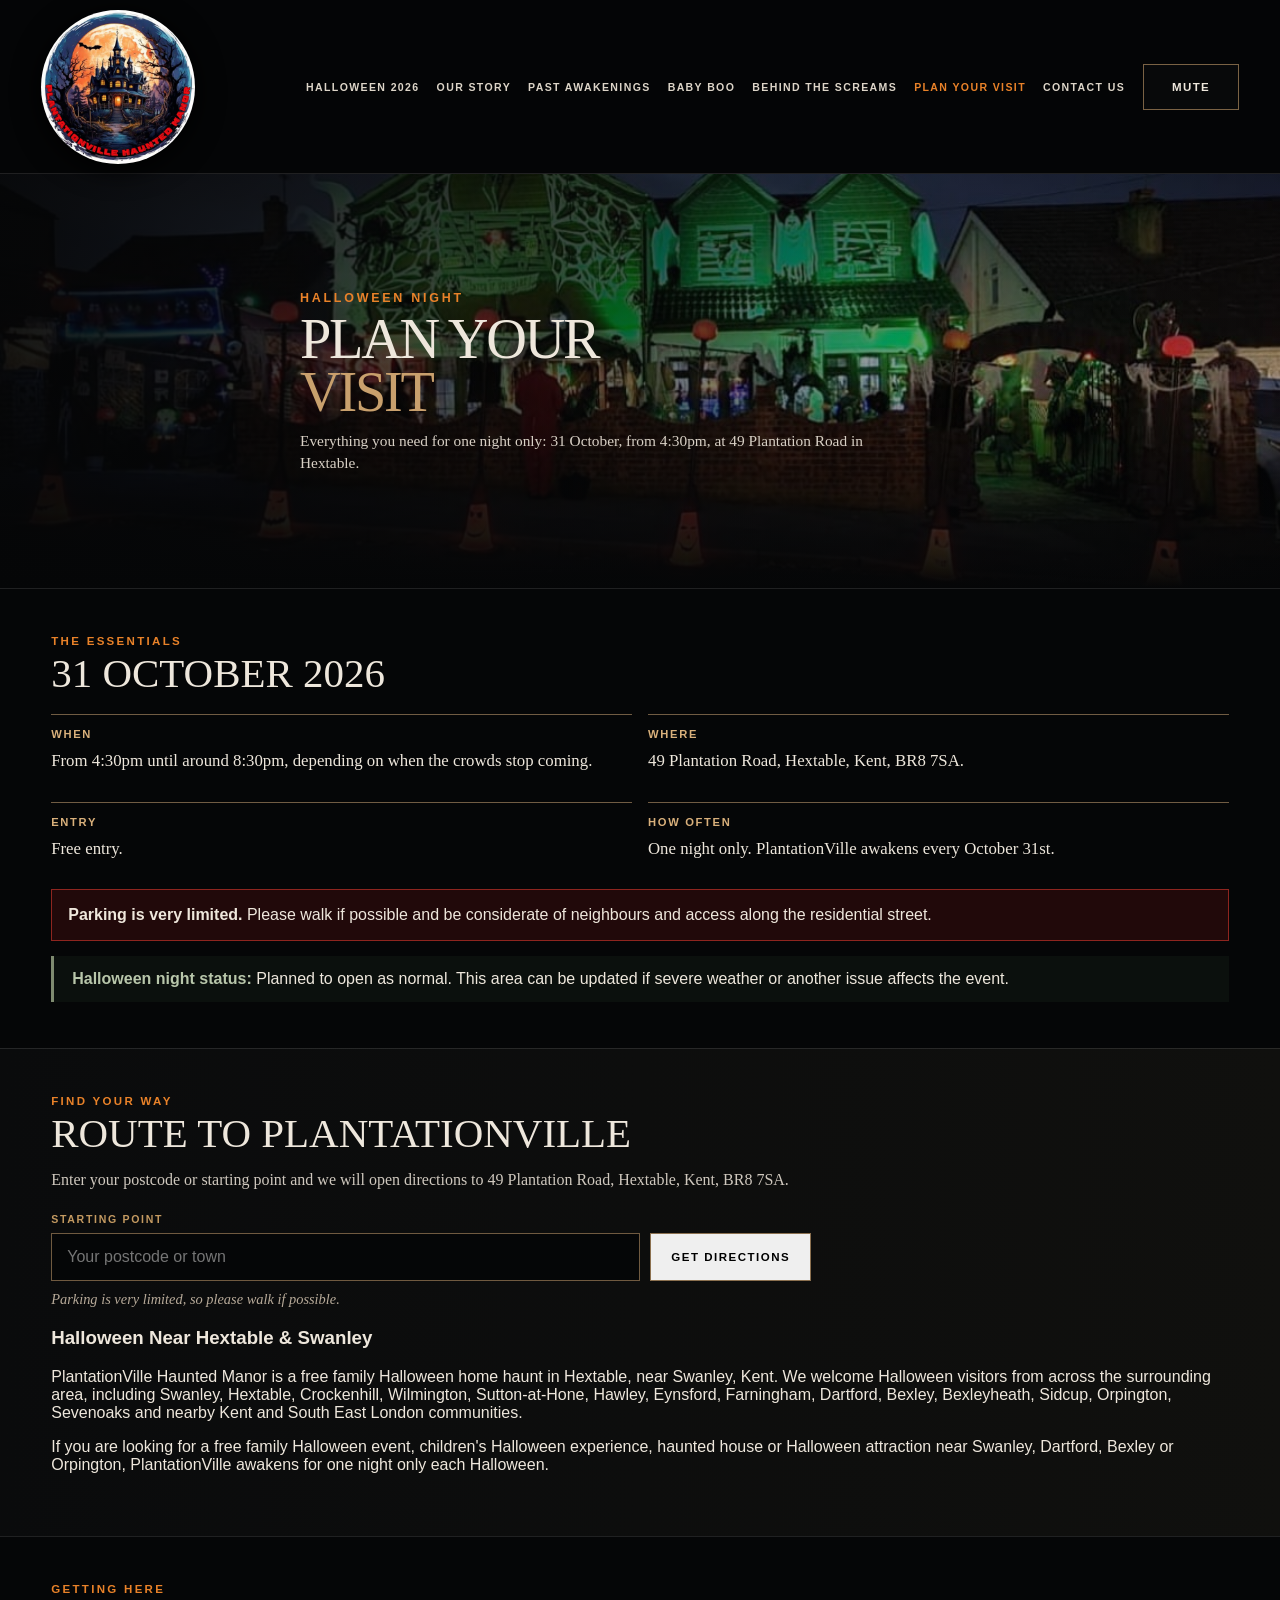
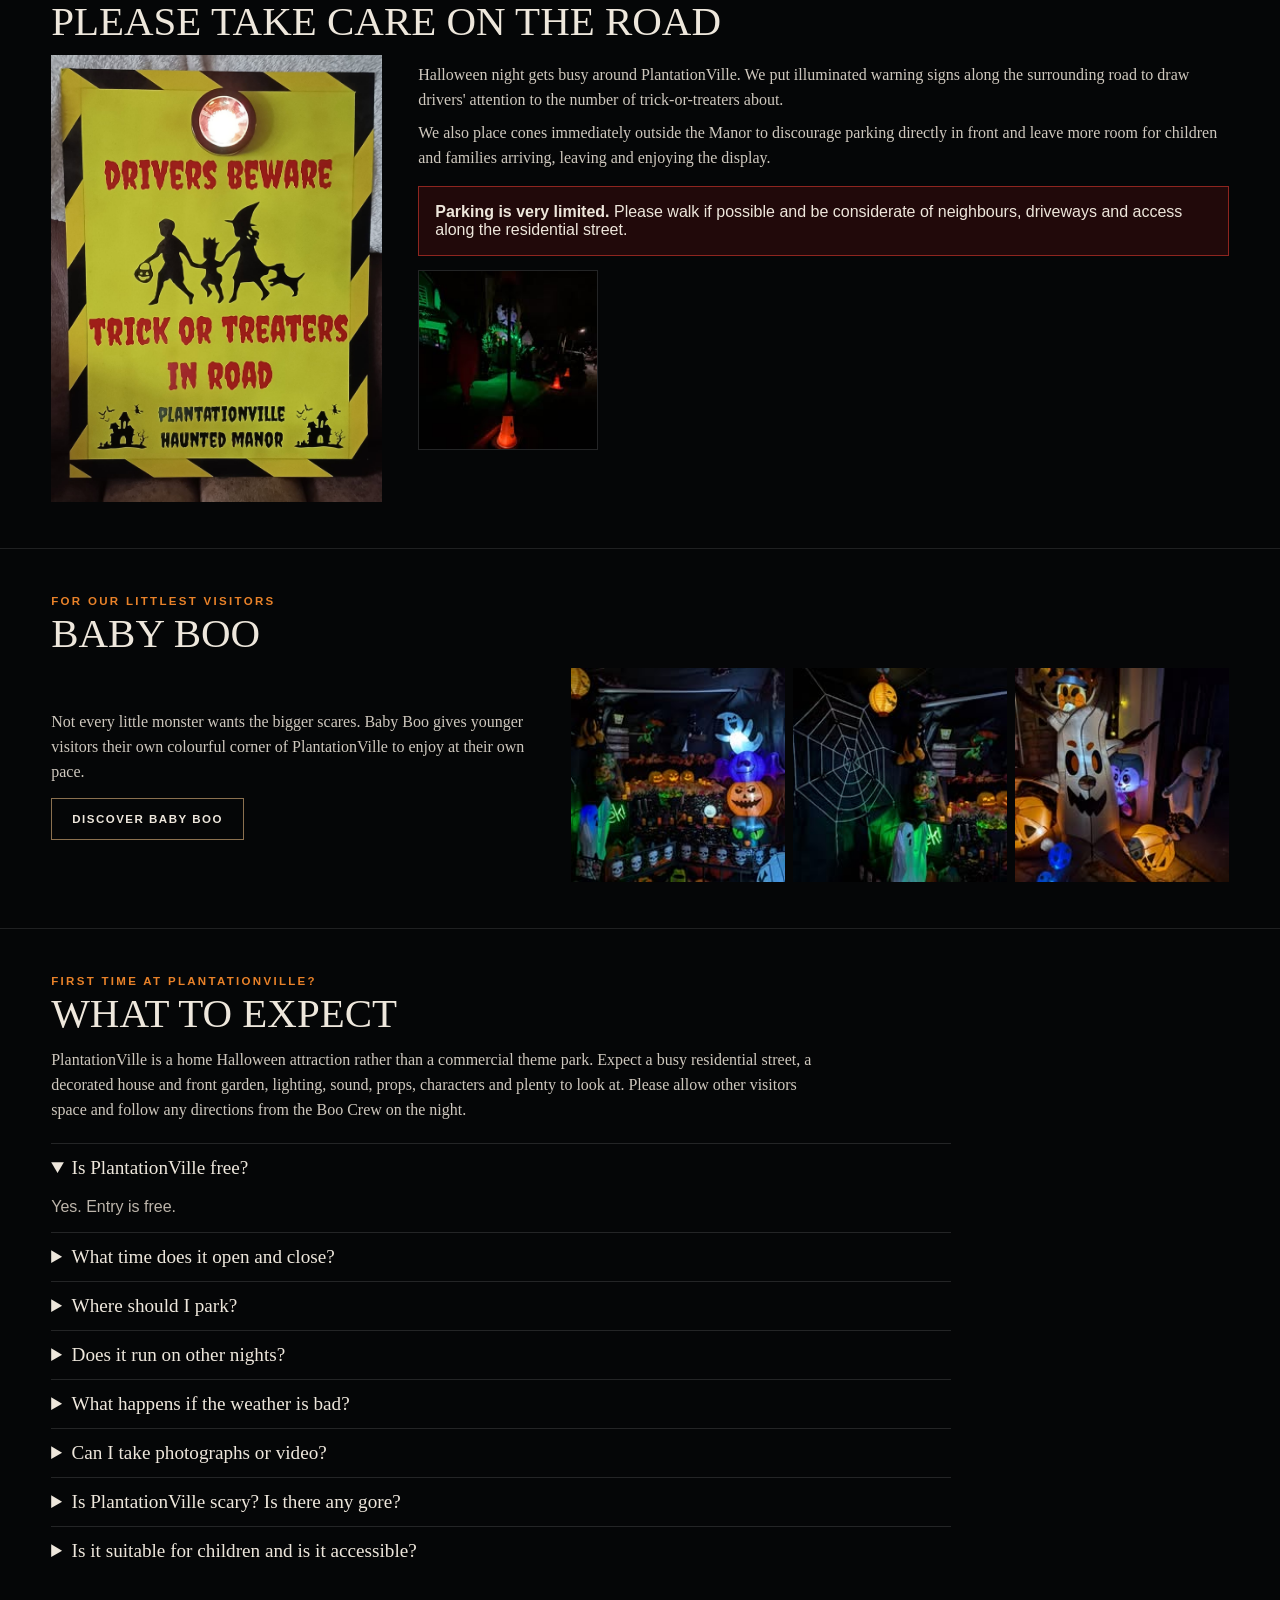
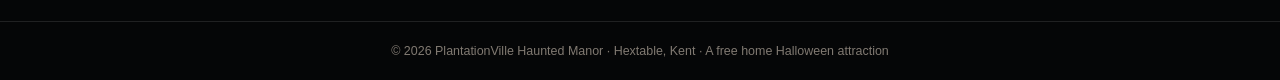
==== commit 3c4279b1: "Strengthen local Halloween search signals on visit page" ====
--- a/visiting.html
+++ b/visiting.html
@@ -1,7 +1,7 @@
 <!DOCTYPE html>
 
-<html lang="en-GB"><head><meta charset="utf-8"/><meta content="width=device-width,initial-scale=1" name="viewport"/><title>Plan Your Visit | PlantationVille Haunted Manor, Hextable</title><meta name="description" content="Plan your Halloween visit to PlantationVille Haunted Manor in Hextable, Kent. 31 October from 4:30pm, free entry, with very limited parking."><link href="assets/plantationville-logo.png" rel="icon"/><link href="style.css" rel="stylesheet"/><link rel="canonical" href="https://www.plantationvillehauntedmanor.co.uk/visiting.html"><meta name="robots" content="index,follow,max-image-preview:large"><meta property="og:site_name" content="PlantationVille Haunted Manor"><meta property="og:type" content="website"><meta property="og:title" content="Plan Your Visit | PlantationVille Haunted Manor, Hextable"><meta property="og:description" content="Plan your Halloween visit to PlantationVille Haunted Manor in Hextable, Kent. 31 October from 4:30pm, free entry, with very limited parking."><meta property="og:url" content="https://www.plantationvillehauntedmanor.co.uk/visiting.html"><meta property="og:image" content="https://www.plantationvillehauntedmanor.co.uk/assets/full-frontage.jpg"><meta name="twitter:card" content="summary_large_image"><meta name="application-name" content="PlantationVille Haunted Manor"><meta name="apple-mobile-web-app-title" content="PlantationVille"><link rel="apple-touch-icon" href="assets/plantationville-logo.png"><script type="application/ld+json">{"@context":"https://schema.org","@type":"WebPage","@id":"https://www.plantationvillehauntedmanor.co.uk/visiting.html#webpage","url":"https://www.plantationvillehauntedmanor.co.uk/visiting.html","name":"Plan Your Visit | PlantationVille Haunted Manor, Hextable","description":"Plan your Halloween visit to PlantationVille Haunted Manor in Hextable, Kent. 31 October from 4:30pm, free entry, with very limited parking.","isPartOf":{"@type":"WebSite","@id":"https://www.plantationvillehauntedmanor.co.uk/#website","url":"https://www.plantationvillehauntedmanor.co.uk/","name":"PlantationVille Haunted Manor"},"about":{"@id":"https://www.plantationvillehauntedmanor.co.uk/#plantationville"}}</script><link rel="manifest" href="site.webmanifest"></head><body><audio autoplay="" id="hauntAudio" loop="" preload="auto"><source src="assets/plantationville-main-street.mp3" type="audio/mpeg"/></audio><header class="site-header"><div class="wrap site-nav"><a aria-label="PlantationVille home" class="brand" href="index.html"><img alt="PlantationVille Haunted Manor logo" src="assets/plantationville-logo.png"/></a><button class="menu-toggle" id="menuToggle">MENU</button><nav class="navlinks" id="navLinks"><a href="halloween-2026.html">HALLOWEEN 2026</a><a href="about.html">OUR STORY</a><a href="on-the-night.html">PAST AWAKENINGS</a><a href="baby-boo.html">BABY BOO</a><a href="boo-crew.html">BEHIND THE SCREAMS</a><a class="active" href="visiting.html">PLAN YOUR VISIT</a><a href="contact.html">CONTACT US</a></nav><button class="sound" id="soundToggle">MUTE</button></div></header><main><section class="page-hero visit"><div class="wrap hero-copy"><div class="eyebrow">Halloween Night</div><h1>Plan Your<br/><span>Visit</span></h1><p>Everything you need for one night only: 31 October, from 4:30pm, at 49 Plantation Road in Hextable.</p></div></section>
+<html lang="en-GB"><head><meta charset="utf-8"/><meta content="width=device-width,initial-scale=1" name="viewport"/><title>Halloween Hextable &amp; Swanley | Plan Your Visit | PlantationVille Haunted Manor</title><meta name="description" content="Visit PlantationVille Haunted Manor, a free family Halloween home haunt in Hextable near Swanley, Kent. Easy to reach from Dartford, Bexley, Sidcup, Orpington, Sevenoaks and nearby villages."><link href="assets/plantationville-logo.png" rel="icon"/><link href="style.css" rel="stylesheet"/><link rel="canonical" href="https://www.plantationvillehauntedmanor.co.uk/visiting.html"><meta name="robots" content="index,follow,max-image-preview:large"><meta property="og:site_name" content="PlantationVille Haunted Manor"><meta property="og:type" content="website"><meta property="og:title" content="Halloween Hextable &amp; Swanley | Plan Your Visit | PlantationVille Haunted Manor"><meta property="og:description" content="Visit PlantationVille Haunted Manor, a free family Halloween home haunt in Hextable near Swanley, Kent. Easy to reach from Dartford, Bexley, Sidcup, Orpington, Sevenoaks and nearby villages."><meta property="og:url" content="https://www.plantationvillehauntedmanor.co.uk/visiting.html"><meta property="og:image" content="https://www.plantationvillehauntedmanor.co.uk/assets/full-frontage.jpg"><meta name="twitter:card" content="summary_large_image"><meta name="application-name" content="PlantationVille Haunted Manor"><meta name="apple-mobile-web-app-title" content="PlantationVille"><link rel="apple-touch-icon" href="assets/plantationville-logo.png"><script type="application/ld+json">{"@context":"https://schema.org","@type":"WebPage","@id":"https://www.plantationvillehauntedmanor.co.uk/visiting.html#webpage","url":"https://www.plantationvillehauntedmanor.co.uk/visiting.html","name":"Halloween Hextable & Swanley | Plan Your Visit | PlantationVille Haunted Manor","description":"Visit PlantationVille Haunted Manor, a free family Halloween home haunt in Hextable near Swanley, Kent. Easy to reach from Dartford, Bexley, Sidcup, Orpington, Sevenoaks and nearby villages.","isPartOf":{"@type":"WebSite","@id":"https://www.plantationvillehauntedmanor.co.uk/#website","url":"https://www.plantationvillehauntedmanor.co.uk/","name":"PlantationVille Haunted Manor"},"about":{"@id":"https://www.plantationvillehauntedmanor.co.uk/#plantationville"}}</script><link rel="manifest" href="site.webmanifest"></head><body><audio autoplay="" id="hauntAudio" loop="" preload="auto"><source src="assets/plantationville-main-street.mp3" type="audio/mpeg"/></audio><header class="site-header"><div class="wrap site-nav"><a aria-label="PlantationVille home" class="brand" href="index.html"><img alt="PlantationVille Haunted Manor logo" src="assets/plantationville-logo.png"/></a><button class="menu-toggle" id="menuToggle">MENU</button><nav class="navlinks" id="navLinks"><a href="halloween-2026.html">HALLOWEEN 2026</a><a href="about.html">OUR STORY</a><a href="on-the-night.html">PAST AWAKENINGS</a><a href="baby-boo.html">BABY BOO</a><a href="boo-crew.html">BEHIND THE SCREAMS</a><a class="active" href="visiting.html">PLAN YOUR VISIT</a><a href="contact.html">CONTACT US</a></nav><button class="sound" id="soundToggle">MUTE</button></div></header><main><section class="page-hero visit"><div class="wrap hero-copy"><div class="eyebrow">Halloween Night</div><h1>Plan Your<br/><span>Visit</span></h1><p>Everything you need for one night only: 31 October, from 4:30pm, at 49 Plantation Road in Hextable.</p></div></section>
 <section class="band"><div class="wrap"><div class="section-kicker">The Essentials</div><h2 class="section-title">31 October 2026</h2><div class="facts"><div class="fact"><b>When</b><span>From 4:30pm until around 8:30pm, depending on when the crowds stop coming.</span></div><div class="fact"><b>Where</b><span>49 Plantation Road, Hextable, Kent, BR8 7SA.</span></div><div class="fact"><b>Entry</b><span>Free entry.</span></div><div class="fact"><b>How Often</b><span>One night only. PlantationVille awakens every October 31st.</span></div></div><div class="warning"><strong>Parking is very limited.</strong> Please walk if possible and be considerate of neighbours and access along the residential street.</div><div class="status"><b>Halloween night status:</b> Planned to open as normal. This area can be updated if severe weather or another issue affects the event.</div></div></section>
-<section class="band route-finder"><div class="wrap"><div class="section-kicker">Find Your Way</div><h2 class="section-title">Route To PlantationVille</h2><p class="section-intro">Enter your postcode or starting point and we will open directions to 49 Plantation Road, Hextable, Kent, BR8 7SA.</p><form class="route-form" id="routeForm"><label for="routeFrom">Starting point</label><div><input autocomplete="postal-code" id="routeFrom" name="routeFrom" placeholder="Your postcode or town" type="text"/><button class="btn" type="submit">GET DIRECTIONS</button></div></form><p class="route-note">Parking is very limited, so please walk if possible.</p></div></section>
+<section class="band route-finder"><div class="wrap"><div class="section-kicker">Find Your Way</div><h2 class="section-title">Route To PlantationVille</h2><p class="section-intro">Enter your postcode or starting point and we will open directions to 49 Plantation Road, Hextable, Kent, BR8 7SA.</p><form class="route-form" id="routeForm"><label for="routeFrom">Starting point</label><div><input autocomplete="postal-code" id="routeFrom" name="routeFrom" placeholder="Your postcode or town" type="text"/><button class="btn" type="submit">GET DIRECTIONS</button></div></form><p class="route-note">Parking is very limited, so please walk if possible.</p><div class="local-area"><h3>Halloween Near Hextable &amp; Swanley</h3><p>PlantationVille Haunted Manor is a free family Halloween home haunt in Hextable, near Swanley, Kent. We welcome Halloween visitors from across the surrounding area, including Swanley, Hextable, Crockenhill, Wilmington, Sutton-at-Hone, Hawley, Eynsford, Farningham, Dartford, Bexley, Bexleyheath, Sidcup, Orpington, Sevenoaks and nearby Kent and South East London communities.</p><p>If you are looking for a free family Halloween event, children's Halloween experience, haunted house or Halloween attraction near Swanley, Dartford, Bexley or Orpington, PlantationVille awakens for one night only each Halloween.</p></div></div></section>
 <section class="band road-safety"><div class="wrap"><div class="section-kicker">Getting Here</div><h2 class="section-title">Please Take Care On The Road</h2><div class="road-layout"><img alt="PlantationVille illuminated Drivers Beware, Trick or Treaters in Road warning sign" src="assets/road-warning-sign.png"/><div><p>Halloween night gets busy around PlantationVille. We put illuminated warning signs along the surrounding road to draw drivers' attention to the number of trick-or-treaters about.</p><p>We also place cones immediately outside the Manor to discourage parking directly in front and leave more room for children and families arriving, leaving and enjoying the display.</p><div class="warning"><strong>Parking is very limited.</strong> Please walk if possible and be considerate of neighbours, driveways and access along the residential street.</div><img alt="Traffic cones outside PlantationVille on Halloween night" class="cones-photo" src="assets/road-cones.png"/></div></div></div></section>
 <section class="band compact-feature"><div class="wrap"><div class="section-kicker">For Our Littlest Visitors</div><h2 class="section-title">Baby Boo</h2><div class="babyboo-layout"><div><p class="section-intro">Not every little monster wants the bigger scares. Baby Boo gives younger visitors their own colourful corner of PlantationVille to enjoy at their own pace.</p><a class="btn" href="baby-boo.html">DISCOVER BABY BOO</a></div><div class="babyboo-strip"><img alt="Baby Boo Halloween display with pumpkins and friendly ghosts" src="assets/babyboo-1.png"/><img alt="Baby Boo character display" src="assets/babyboo-2.png"/><img alt="Baby Boo spider-web display" src="assets/babyboo-3.png"/></div></div></div></section><section class="band"><div class="wrap"><div class="section-kicker">First Time At PlantationVille?</div><h2 class="section-title">What To Expect</h2><p class="section-intro">PlantationVille is a home Halloween attraction rather than a commercial theme park. Expect a busy residential street, a decorated house and front garden, lighting, sound, props, characters and plenty to look at. Please allow other visitors space and follow any directions from the Boo Crew on the night.</p><div class="faq"><details open=""><summary>Is PlantationVille free?</summary><p>Yes. Entry is free.</p></details><details><summary>What time does it open and close?</summary><p>It opens at 4:30pm. It normally finishes at around 8:30pm, depending on when the crowds stop coming.</p></details><details><summary>Where should I park?</summary><p>Parking is very limited. Please walk if possible. The attraction is on a residential street, so please avoid blocking driveways or access.</p></details><details><summary>Does it run on other nights?</summary><p>No. PlantationVille is one night only, on October 31st.</p></details><details><summary>What happens if the weather is bad?</summary><p>Any important Halloween-night update will be shown in the status area above. We will not claim a cancellation or change unless there actually is one.</p></details><details><summary>Can I take photographs or video?</summary><p>We will confirm the visitor guidance for photography and video here before Halloween rather than guessing.</p></details><details><summary>Is PlantationVille scary? Is there any gore?</summary><p>There are scares, surprises and plenty of spooky atmosphere, but <strong>we don't do blood and gore</strong>. PlantationVille leans towards the <strong>mystical, mysterious and fantastical</strong> side of Halloween: haunted manor, restless spirits, strange creatures, skeletons, witches, dragons and things that really shouldn't be moving... but somehow are. We'd much rather make you wonder <strong>“How did they do that?”</strong> than make you want to look away. For our littlest visitors, or anyone not quite ready for the full experience, there is always <a href="baby-boo.html"><strong>BabyBoo</strong></a>.</p></details><details><summary>Is it suitable for children and is it accessible?</summary><p>Baby Boo provides a gentler Halloween area for younger visitors. The main Manor includes bigger Halloween sights, sounds and scares. We will add specific 2026 accessibility and route guidance once the final layout is confirmed.</p></details></div></div></section></main><footer><div class="wrap">© 2026 PlantationVille Haunted Manor · Hextable, Kent · A free home Halloween attraction</div></footer><script src="media-catalog.js"></script><script src="site.js"></script></body></html>
